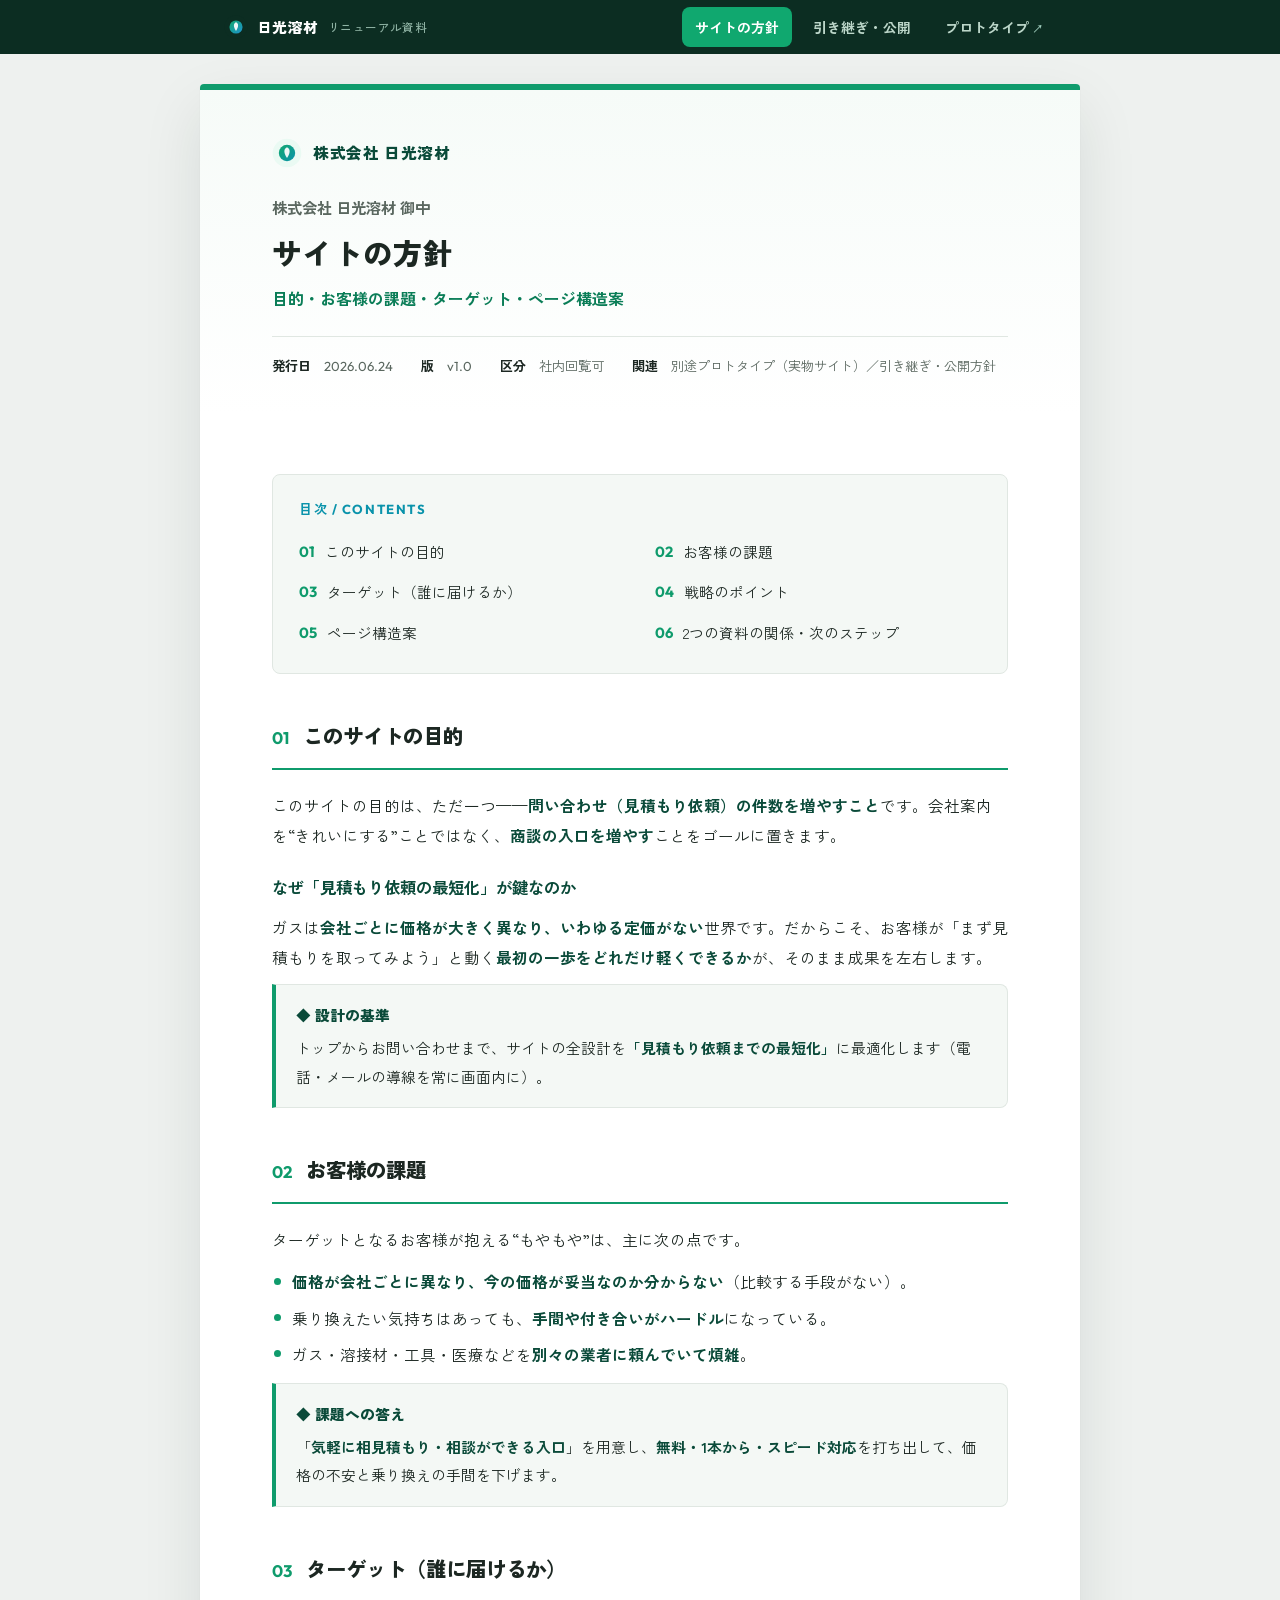
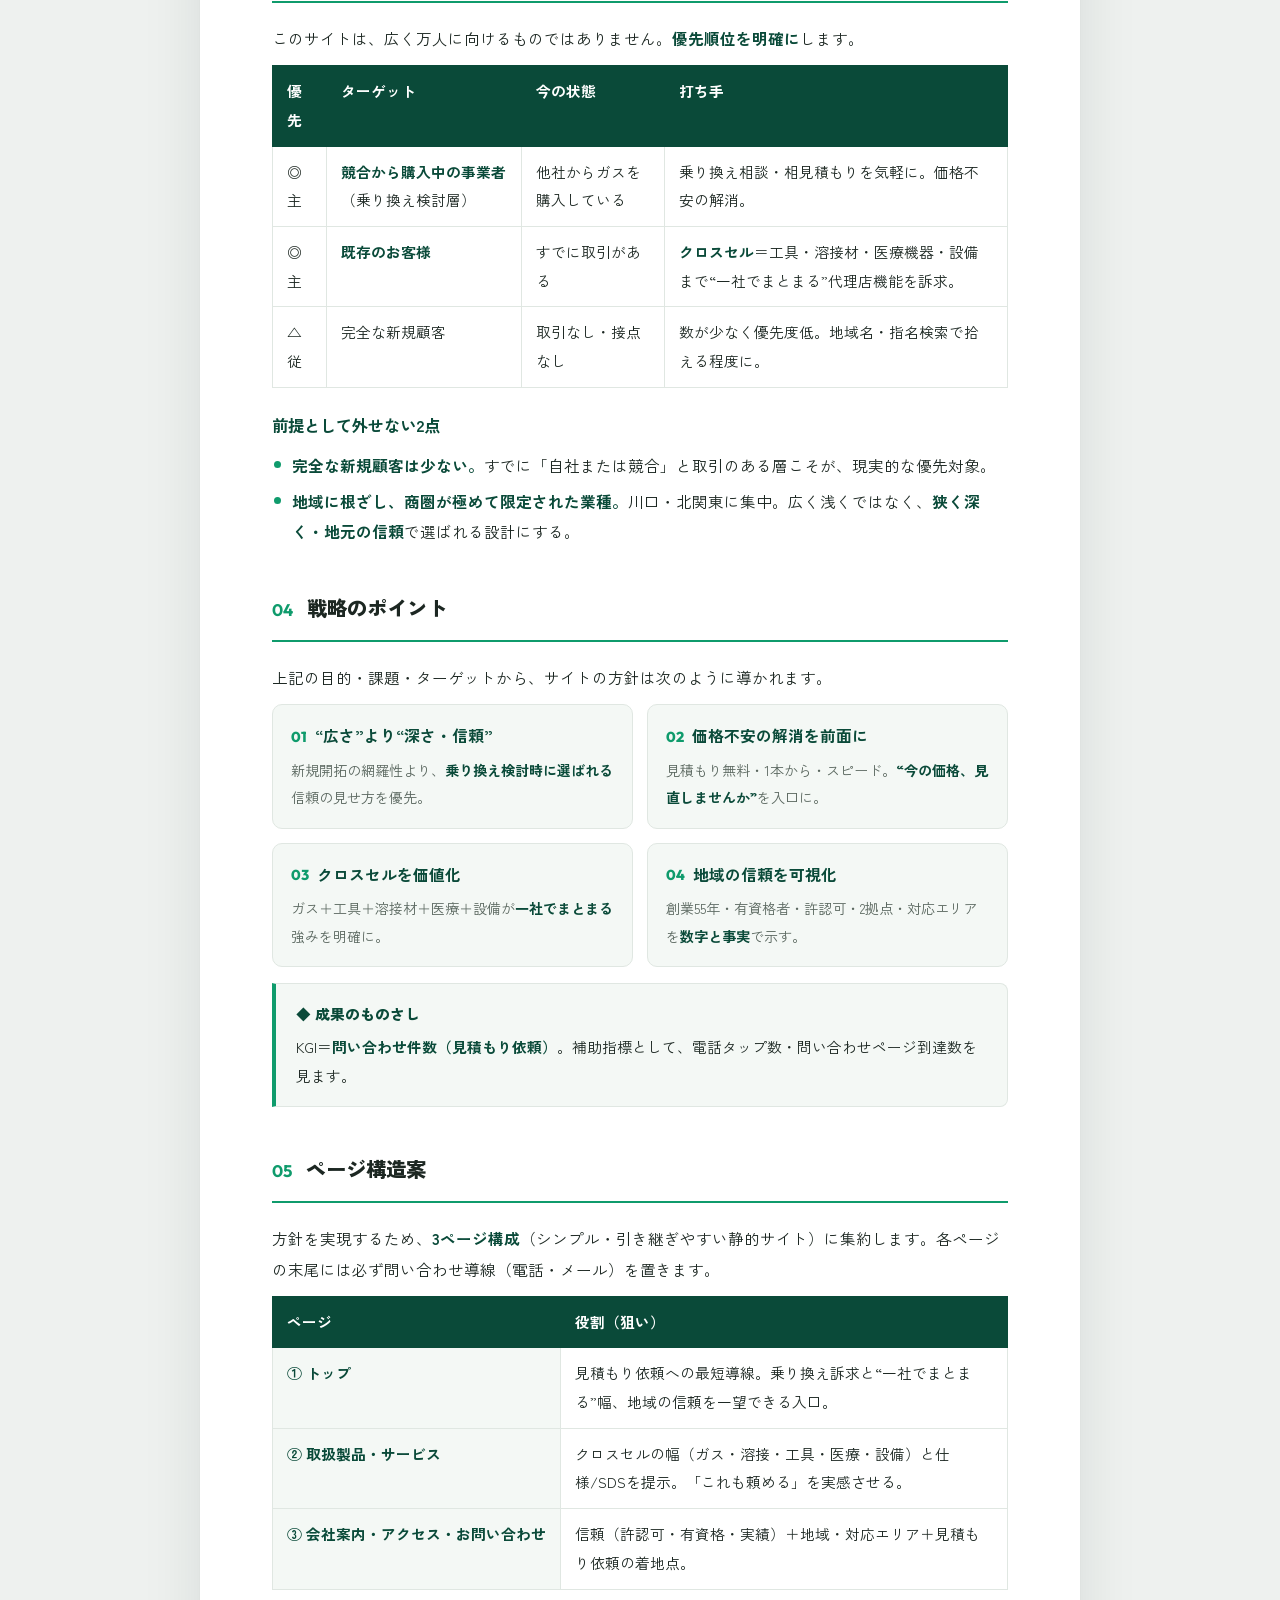
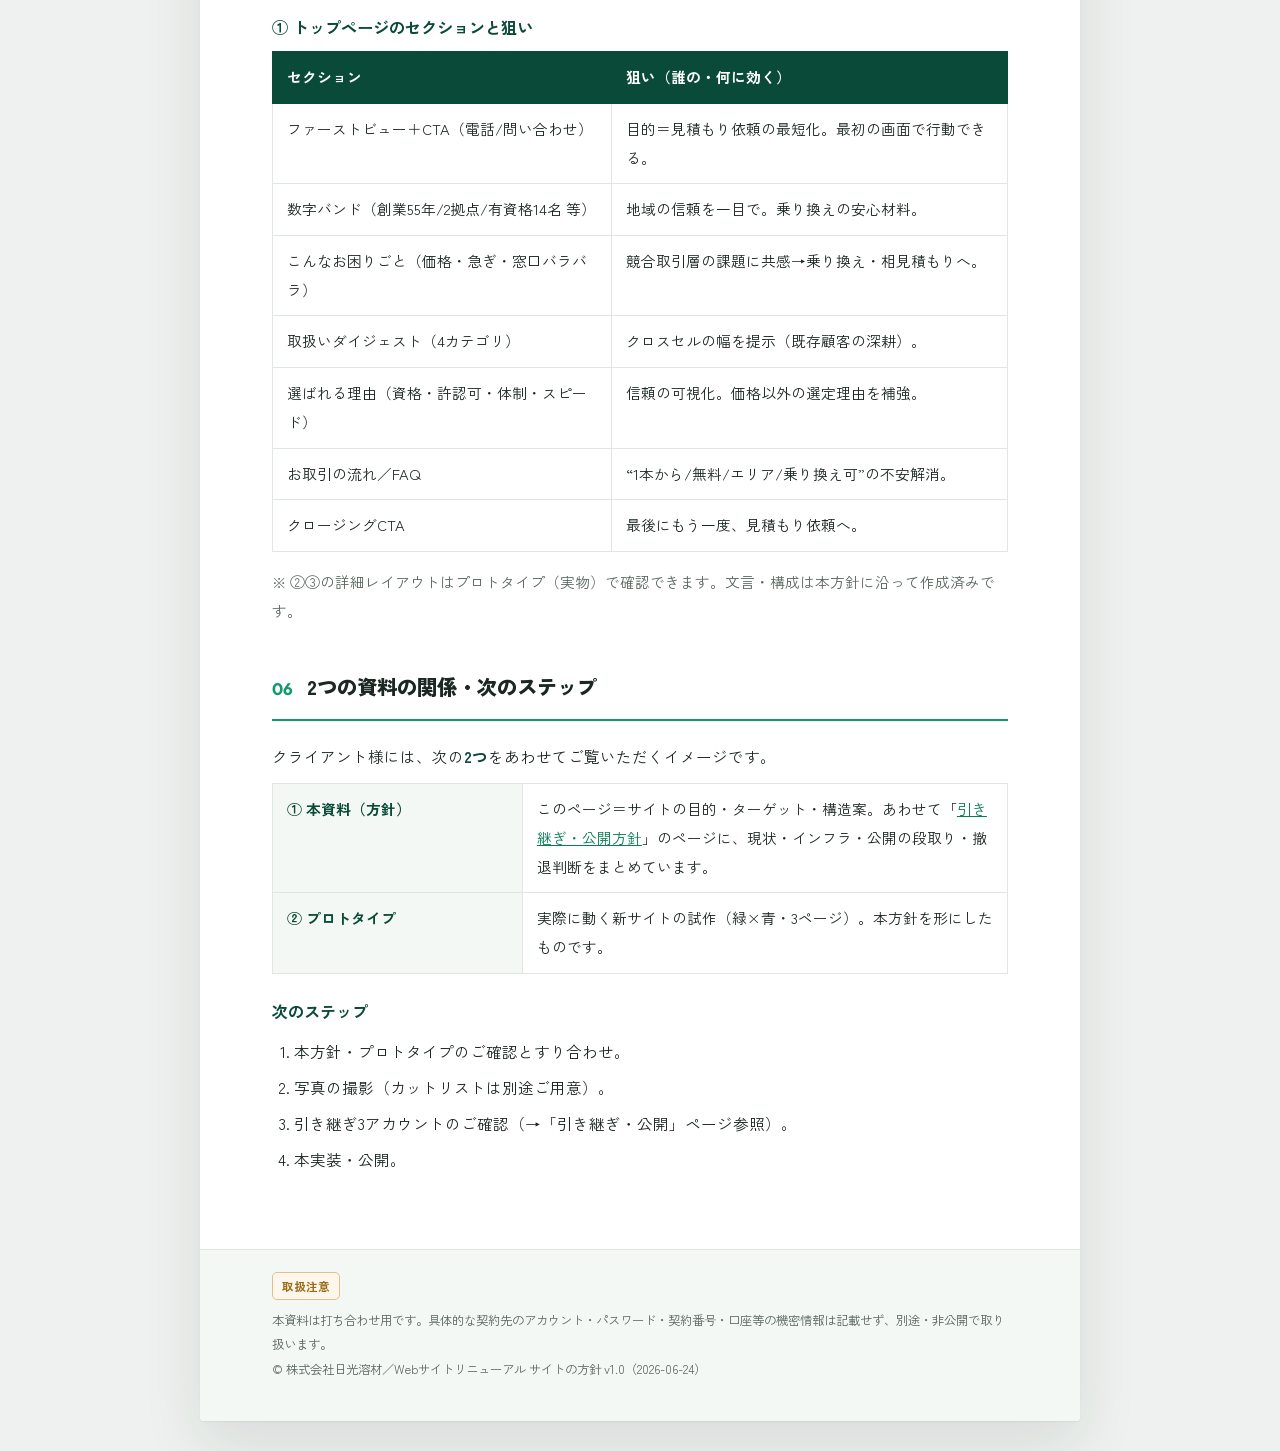
==== index.html @ bd4b00af "日光溶材 Webリニューアル資料（方針・引き継ぎ）＋プロトタイプ公開 Co-Authored-By: Claude Opus 4.8 <noreply@anthropic.com>" ====
<!doctype html>
<html lang="ja">
<head>
<meta charset="utf-8">
<meta name="viewport" content="width=device-width, initial-scale=1">
<meta name="robots" content="noindex, nofollow">
<title>サイトの方針（目的・ターゲット・構造案）｜株式会社日光溶材 Webリニューアル</title>
<meta name="description" content="株式会社日光溶材様 Webサイトリニューアルのサイト方針。目的（問い合わせ件数の向上）、お客様の課題、ターゲット、戦略のポイント、ページ構造案をまとめた打ち合わせ用資料です。">
<link rel="preconnect" href="https://fonts.googleapis.com">
<link rel="preconnect" href="https://fonts.gstatic.com" crossorigin>
<link href="https://fonts.googleapis.com/css2?family=Zen+Kaku+Gothic+New:wght@400;500;700;900&family=Outfit:wght@500;600;700&display=swap" rel="stylesheet">
<link rel="stylesheet" href="doc.css">
</head>
<body>

<nav class="docnav"><div class="nv">
  <span class="bm">
    <svg viewBox="0 0 44 44" xmlns="http://www.w3.org/2000/svg" aria-hidden="true"><defs><linearGradient id="nv" x1="0" y1="0" x2="1" y2="1"><stop offset="0" stop-color="#10a86f"/><stop offset="1" stop-color="#1f93cf"/></linearGradient></defs><circle cx="22" cy="22" r="21" fill="#0c2d22"/><circle cx="22" cy="22" r="12" fill="url(#nv)"/><path d="M22 13.5c4.6 2 5.6 7.6 0 16-5.6-8.4-4.6-14 0-16z" fill="#fff" opacity=".92"/></svg>
    日光溶材<small>リニューアル資料</small>
  </span>
  <a class="lk" href="index.html" aria-current="page">サイトの方針</a>
  <a class="lk" href="hikitsugi.html">引き継ぎ・公開</a>
  <a class="lk ext" href="proto/" target="_blank" rel="noopener">プロトタイプ</a>
</div></nav>

<article class="sheet">

  <header class="dochead">
    <div class="docmeta-top">
      <svg class="mk" viewBox="0 0 44 44" xmlns="http://www.w3.org/2000/svg" aria-hidden="true">
        <defs><linearGradient id="lg" x1="0" y1="0" x2="1" y2="1"><stop offset="0" stop-color="#10a86f"/><stop offset="1" stop-color="#0a93ab"/></linearGradient></defs>
        <circle cx="22" cy="22" r="21" fill="#eafaf3"/><circle cx="22" cy="22" r="12" fill="url(#lg)"/>
        <path d="M22 13.5c4.6 2 5.6 7.6 0 16-5.6-8.4-4.6-14 0-16z" fill="#fff" opacity=".92"/>
      </svg>
      <span class="nm">株式会社 日光溶材</span>
    </div>
    <p class="doc-to">株式会社 日光溶材 御中</p>
    <h1 class="doc-title">サイトの方針</h1>
    <p class="doc-sub">目的・お客様の課題・ターゲット・ページ構造案</p>
    <div class="doc-info">
      <span><b>発行日</b>　<span class="en">2026.06.24</span></span>
      <span><b>版</b>　<span class="en">v1.0</span></span>
      <span><b>区分</b>　社内回覧可</span>
      <span><b>関連</b>　別途プロトタイプ（実物サイト）／引き継ぎ・公開方針</span>
    </div>
  </header>

  <div class="pad body">

    <nav class="toc">
      <h2>目次 / Contents</h2>
      <ol>
        <li><a href="#s1">このサイトの目的</a></li>
        <li><a href="#s2">お客様の課題</a></li>
        <li><a href="#s3">ターゲット（誰に届けるか）</a></li>
        <li><a href="#s4">戦略のポイント</a></li>
        <li><a href="#s5">ページ構造案</a></li>
        <li><a href="#s6">2つの資料の関係・次のステップ</a></li>
      </ol>
    </nav>

    <!-- 1 -->
    <section class="sec" id="s1">
      <h2>このサイトの目的</h2>
      <p>このサイトの目的は、ただ一つ——<strong>問い合わせ（見積もり依頼）の件数を増やすこと</strong>です。会社案内を“きれいにする”ことではなく、<strong>商談の入口を増やす</strong>ことをゴールに置きます。</p>
      <h3>なぜ「見積もり依頼の最短化」が鍵なのか</h3>
      <p>ガスは<strong>会社ごとに価格が大きく異なり、いわゆる定価がない</strong>世界です。だからこそ、お客様が「まず見積もりを取ってみよう」と動く<strong>最初の一歩をどれだけ軽くできるか</strong>が、そのまま成果を左右します。</p>
      <div class="callout">
        <div class="ct">◆ 設計の基準</div>
        <p>トップからお問い合わせまで、サイトの全設計を<strong>「見積もり依頼までの最短化」</strong>に最適化します（電話・メールの導線を常に画面内に）。</p>
      </div>
    </section>

    <!-- 2 -->
    <section class="sec" id="s2">
      <h2>お客様の課題</h2>
      <p>ターゲットとなるお客様が抱える“もやもや”は、主に次の点です。</p>
      <ul class="dot">
        <li><strong>価格が会社ごとに異なり、今の価格が妥当なのか分からない</strong>（比較する手段がない）。</li>
        <li>乗り換えたい気持ちはあっても、<strong>手間や付き合いがハードル</strong>になっている。</li>
        <li>ガス・溶接材・工具・医療などを<strong>別々の業者に頼んでいて煩雑</strong>。</li>
      </ul>
      <div class="callout">
        <div class="ct">◆ 課題への答え</div>
        <p>「<strong>気軽に相見積もり・相談ができる入口</strong>」を用意し、<strong>無料・1本から・スピード対応</strong>を打ち出して、価格の不安と乗り換えの手間を下げます。</p>
      </div>
    </section>

    <!-- 3 -->
    <section class="sec" id="s3">
      <h2>ターゲット（誰に届けるか）</h2>
      <p>このサイトは、広く万人に向けるものではありません。<strong>優先順位を明確に</strong>します。</p>
      <table class="doc">
        <thead><tr><th>優先</th><th>ターゲット</th><th>今の状態</th><th>打ち手</th></tr></thead>
        <tbody>
          <tr><td>◎ 主</td><td><strong>競合から購入中の事業者</strong>（乗り換え検討層）</td><td>他社からガスを購入している</td><td>乗り換え相談・相見積もりを気軽に。価格不安の解消。</td></tr>
          <tr><td>◎ 主</td><td><strong>既存のお客様</strong></td><td>すでに取引がある</td><td><strong>クロスセル</strong>＝工具・溶接材・医療機器・設備まで“一社でまとまる”代理店機能を訴求。</td></tr>
          <tr><td>△ 従</td><td>完全な新規顧客</td><td>取引なし・接点なし</td><td>数が少なく優先度低。地域名・指名検索で拾える程度に。</td></tr>
        </tbody>
      </table>
      <h3>前提として外せない2点</h3>
      <ul class="dot">
        <li><strong>完全な新規顧客は少ない。</strong>すでに「自社または競合」と取引のある層こそが、現実的な優先対象。</li>
        <li><strong>地域に根ざし、商圏が極めて限定された業種。</strong>川口・北関東に集中。広く浅くではなく、<strong>狭く深く・地元の信頼</strong>で選ばれる設計にする。</li>
      </ul>
    </section>

    <!-- 4 -->
    <section class="sec" id="s4">
      <h2>戦略のポイント</h2>
      <p>上記の目的・課題・ターゲットから、サイトの方針は次のように導かれます。</p>
      <div class="aim">
        <div class="a"><h4><span class="pn">01</span>“広さ”より“深さ・信頼”</h4><p>新規開拓の網羅性より、<strong>乗り換え検討時に選ばれる</strong>信頼の見せ方を優先。</p></div>
        <div class="a"><h4><span class="pn">02</span>価格不安の解消を前面に</h4><p>見積もり無料・1本から・スピード。<strong>“今の価格、見直しませんか”</strong>を入口に。</p></div>
        <div class="a"><h4><span class="pn">03</span>クロスセルを価値化</h4><p>ガス＋工具＋溶接材＋医療＋設備が<strong>一社でまとまる</strong>強みを明確に。</p></div>
        <div class="a"><h4><span class="pn">04</span>地域の信頼を可視化</h4><p>創業55年・有資格者・許認可・2拠点・対応エリアを<strong>数字と事実</strong>で示す。</p></div>
      </div>
      <div class="callout">
        <div class="ct">◆ 成果のものさし</div>
        <p>KGI＝<strong>問い合わせ件数（見積もり依頼）</strong>。補助指標として、電話タップ数・問い合わせページ到達数を見ます。</p>
      </div>
    </section>

    <!-- 5 -->
    <section class="sec" id="s5">
      <h2>ページ構造案</h2>
      <p>方針を実現するため、<strong>3ページ構成</strong>（シンプル・引き継ぎやすい静的サイト）に集約します。各ページの末尾には必ず問い合わせ導線（電話・メール）を置きます。</p>
      <table class="doc">
        <thead><tr><th>ページ</th><th>役割（狙い）</th></tr></thead>
        <tbody>
          <tr><th scope="row">① トップ</th><td>見積もり依頼への最短導線。乗り換え訴求と“一社でまとまる”幅、地域の信頼を一望できる入口。</td></tr>
          <tr><th scope="row">② 取扱製品・サービス</th><td>クロスセルの幅（ガス・溶接・工具・医療・設備）と仕様/SDSを提示。「これも頼める」を実感させる。</td></tr>
          <tr><th scope="row">③ 会社案内・アクセス・お問い合わせ</th><td>信頼（許認可・有資格・実績）＋地域・対応エリア＋見積もり依頼の着地点。</td></tr>
        </tbody>
      </table>
      <h3>① トップページのセクションと狙い</h3>
      <table class="doc">
        <thead><tr><th>セクション</th><th>狙い（誰の・何に効く）</th></tr></thead>
        <tbody>
          <tr><td>ファーストビュー＋CTA（電話/問い合わせ）</td><td>目的＝見積もり依頼の最短化。最初の画面で行動できる。</td></tr>
          <tr><td>数字バンド（創業55年/2拠点/有資格14名 等）</td><td>地域の信頼を一目で。乗り換えの安心材料。</td></tr>
          <tr><td>こんなお困りごと（価格・急ぎ・窓口バラバラ）</td><td>競合取引層の課題に共感→乗り換え・相見積もりへ。</td></tr>
          <tr><td>取扱いダイジェスト（4カテゴリ）</td><td>クロスセルの幅を提示（既存顧客の深耕）。</td></tr>
          <tr><td>選ばれる理由（資格・許認可・体制・スピード）</td><td>信頼の可視化。価格以外の選定理由を補強。</td></tr>
          <tr><td>お取引の流れ／FAQ</td><td>“1本から/無料/エリア/乗り換え可”の不安解消。</td></tr>
          <tr><td>クロージングCTA</td><td>最後にもう一度、見積もり依頼へ。</td></tr>
        </tbody>
      </table>
      <p class="muted">※ ②③の詳細レイアウトはプロトタイプ（実物）で確認できます。文言・構成は本方針に沿って作成済みです。</p>
    </section>

    <!-- 6 -->
    <section class="sec" id="s6">
      <h2>2つの資料の関係・次のステップ</h2>
      <p>クライアント様には、次の<strong>2つ</strong>をあわせてご覧いただくイメージです。</p>
      <table class="doc">
        <tbody>
          <tr><th scope="row">① 本資料（方針）</th><td>このページ＝サイトの目的・ターゲット・構造案。あわせて「<a href="hikitsugi.html">引き継ぎ・公開方針</a>」のページに、現状・インフラ・公開の段取り・撤退判断をまとめています。</td></tr>
          <tr><th scope="row">② プロトタイプ</th><td>実際に動く新サイトの試作（緑×青・3ページ）。本方針を形にしたものです。</td></tr>
        </tbody>
      </table>
      <h3>次のステップ</h3>
      <ol class="num">
        <li>本方針・プロトタイプのご確認とすり合わせ。</li>
        <li>写真の撮影（カットリストは別途ご用意）。</li>
        <li>引き継ぎ3アカウントのご確認（→「引き継ぎ・公開」ページ参照）。</li>
        <li>本実装・公開。</li>
      </ol>
    </section>

  </div>

  <footer class="docfoot">
    <span class="conf">取扱注意</span><br>
    本資料は打ち合わせ用です。具体的な契約先のアカウント・パスワード・契約番号・口座等の機密情報は記載せず、別途・非公開で取り扱います。<br>
    © 株式会社日光溶材／Webサイトリニューアル サイトの方針 v1.0（2026-06-24）
  </footer>

</article>

</body>
</html>
---- doc.css ----
/* 日光溶材 リニューアル資料（ドキュメント体裁）共通スタイル */
:root{
  --brand:#0f9b6c;--brand-deep:#0a7d57;--brand-ink:#0a4a39;--teal:#0a93ab;
  --ink:#1c2722;--ink-soft:#5a675f;--bg:#eef1ef;--sheet:#fff;--line:#e0e7e2;--soft:#f4f8f5;
  --ff:"Zen Kaku Gothic New",-apple-system,BlinkMacSystemFont,"Hiragino Kaku Gothic ProN","Yu Gothic",Meiryo,sans-serif;
  --ff-en:"Outfit",var(--ff);
}
*,*::before,*::after{box-sizing:border-box}
html{scroll-behavior:smooth}
body{margin:0;background:var(--bg);color:var(--ink);font-family:var(--ff);line-height:1.95;font-size:15.5px;-webkit-font-smoothing:antialiased}
h1,h2,h3,h4,p,ul,ol,dl,figure,table{margin:0}
a{color:var(--brand-deep)}

/* 資料内ナビ（ページ切替） */
.docnav{position:sticky;top:0;z-index:20;background:#0c2d22}
.docnav .nv{max-width:880px;margin:0 auto;display:flex;align-items:center;gap:8px;min-height:54px;padding:0 24px}
.docnav .bm{font-weight:900;font-size:.92rem;color:#fff;letter-spacing:.03em;margin-right:auto;display:flex;align-items:center;gap:9px}
.docnav .bm small{font-weight:500;color:#8fb3a4;font-size:.72rem}
.docnav .bm svg{width:24px;height:24px}
.docnav a.lk{color:#bcd6c9;font-size:.86rem;font-weight:700;padding:7px 13px;border-radius:8px;text-decoration:none;white-space:nowrap}
.docnav a.lk:hover{background:rgba(255,255,255,.08);color:#fff}
.docnav a.lk[aria-current="page"]{background:#10a86f;color:#fff}
.docnav a.ext::after{content:" ↗";font-size:.8em;color:#9ecbbb}

/* 用紙（ドキュメント） */
.sheet{max-width:880px;margin:30px auto;background:var(--sheet);box-shadow:0 1px 2px rgba(20,40,30,.06),0 24px 60px rgba(20,40,30,.10);border-radius:4px;overflow:hidden}
.pad{padding:60px 72px}

/* 文書ヘッダー（表紙的） */
.dochead{border-top:6px solid var(--brand);padding:48px 72px 34px;background:linear-gradient(180deg,#f6fbf8,#fff)}
.docmeta-top{display:flex;align-items:center;gap:11px;margin-bottom:24px}
.mk{width:30px;height:30px}
.docmeta-top .nm{font-weight:900;color:var(--brand-ink);letter-spacing:.04em;font-size:.98rem}
.doc-to{font-size:.95rem;color:var(--ink-soft);font-weight:700;margin-bottom:10px}
.doc-title{font-size:1.85rem;font-weight:900;line-height:1.45;letter-spacing:.01em;color:var(--ink)}
.doc-sub{margin-top:8px;font-size:1rem;color:var(--brand-deep);font-weight:700}
.doc-info{margin-top:22px;display:flex;flex-wrap:wrap;gap:8px 28px;font-size:.82rem;color:var(--ink-soft);border-top:1px solid var(--line);padding-top:16px}
.doc-info b{color:var(--ink);font-weight:700}
.doc-info .en{font-family:var(--ff-en)}

/* 目次 */
.toc{background:var(--soft);border:1px solid var(--line);border-radius:8px;padding:22px 26px;margin:0 0 8px}
.toc h2{font-size:.82rem;letter-spacing:.12em;color:var(--teal);font-family:var(--ff-en);font-weight:700;text-transform:uppercase;margin-bottom:12px}
.toc ol{list-style:none;padding:0;counter-reset:t;display:grid;grid-template-columns:1fr 1fr;gap:6px 30px}
.toc li{counter-increment:t;font-size:.92rem}
.toc li a{display:flex;gap:10px;text-decoration:none;color:var(--ink);padding:3px 0}
.toc li a::before{content:counter(t,decimal-leading-zero);font-family:var(--ff-en);font-weight:700;color:var(--brand);flex:none}
.toc li a:hover{color:var(--brand-deep)}

/* セクション */
.sec{margin-top:42px;counter-increment:sec}
.sec > h2{display:flex;align-items:baseline;gap:14px;font-size:1.28rem;font-weight:900;color:var(--ink);padding-bottom:12px;border-bottom:2px solid var(--brand);margin-bottom:20px}
.sec > h2::before{content:counter(sec,decimal-leading-zero);font-family:var(--ff-en);font-weight:700;font-size:1.05rem;color:var(--brand);flex:none}
.body{counter-reset:sec}
.sec h3{font-size:1.02rem;font-weight:700;color:var(--brand-ink);margin:22px 0 8px}
.sec p{margin:0 0 12px;color:var(--ink)}
.sec p.muted{color:var(--ink-soft);font-size:.92rem}
.sec ul.dot{margin:0 0 14px;padding-left:0;list-style:none}
.sec ul.dot li{position:relative;padding-left:20px;margin-bottom:6px}
.sec ul.dot li::before{content:"";position:absolute;left:2px;top:.72em;width:7px;height:7px;border-radius:50%;background:var(--brand)}
.sec ol.num{margin:0 0 14px;padding-left:22px}
.sec ol.num li{margin-bottom:6px}
strong{color:var(--brand-ink)}
code{font-family:var(--ff-en);background:var(--soft);border:1px solid var(--line);border-radius:5px;padding:1px 6px;font-size:.86em;color:var(--brand-ink)}

/* テーブル */
table.doc{width:100%;border-collapse:collapse;margin:6px 0 16px;font-size:.92rem}
table.doc th,table.doc td{border:1px solid var(--line);padding:11px 14px;text-align:left;vertical-align:top}
table.doc thead th{background:var(--brand-ink);color:#fff;font-weight:700;border-color:var(--brand-ink)}
table.doc th[scope=row]{background:var(--soft);color:var(--brand-ink);white-space:nowrap;width:34%}

/* 注記ボックス */
.callout{border:1px solid var(--line);border-left:4px solid var(--brand);background:var(--soft);border-radius:0 8px 8px 0;padding:16px 20px;margin:6px 0 16px}
.callout.warn{border-left-color:#e0892a;background:#fdf6ec}
.callout .ct{font-weight:900;color:var(--brand-ink);font-size:.92rem;margin-bottom:4px;display:flex;align-items:center;gap:7px}
.callout.warn .ct{color:#b56a14}
.callout p{margin:0;font-size:.92rem;color:var(--ink)}

/* KEEP/SWITCH 図 */
.lanes{display:grid;grid-template-columns:1fr 1fr;gap:14px;margin:8px 0 16px}
.lane{border:1px solid var(--line);border-radius:8px;padding:18px}
.lane .tag{font-family:var(--ff-en);font-size:.66rem;font-weight:700;letter-spacing:.06em;color:#fff;border-radius:999px;padding:2px 10px}
.lane.k{background:#f1faf5;border-color:#cce8db}.lane.k .tag{background:var(--brand)}
.lane.s{background:#eef6fb;border-color:#cfe3f0}.lane.s .tag{background:var(--teal)}
.lane h4{margin:9px 0 5px;font-size:1rem;color:var(--ink)}
.lane p{margin:0;font-size:.88rem;color:var(--ink-soft)}

/* 狙いカラム（方針ページ） */
.aim{display:grid;grid-template-columns:1fr 1fr;gap:14px;margin:8px 0 16px}
.aim .a{background:var(--soft);border:1px solid var(--line);border-radius:10px;padding:16px 18px}
.aim .a h4{font-size:.98rem;color:var(--brand-ink);margin-bottom:5px;display:flex;align-items:center;gap:8px}
.aim .a .pn{font-family:var(--ff-en);font-weight:800;color:var(--brand);font-size:.9rem}
.aim .a p{margin:0;font-size:.88rem;color:var(--ink-soft)}

/* 用語 */
dl.terms{margin:0}
dl.terms div{display:grid;grid-template-columns:150px 1fr;gap:0 18px;padding:11px 0;border-bottom:1px dashed var(--line)}
dl.terms dt{font-weight:700;color:var(--brand-ink)}
dl.terms dd{margin:0;font-size:.92rem;color:var(--ink-soft)}

/* フッター */
.docfoot{border-top:1px solid var(--line);padding:22px 72px 40px;font-size:.78rem;color:var(--ink-soft);background:var(--soft)}
.docfoot .conf{display:inline-block;border:1px solid #e3c08a;background:#fdf6ec;color:#9a6a16;font-weight:700;border-radius:5px;padding:2px 9px;font-size:.72rem;margin-bottom:8px}

@media(max-width:680px){
  .sheet{margin:0;border-radius:0}
  .pad,.dochead,.docfoot{padding-left:24px;padding-right:24px}
  .toc ol,.lanes,.aim{grid-template-columns:1fr}
  dl.terms div{grid-template-columns:1fr}
  .docnav .nv{min-height:auto;flex-wrap:wrap;gap:6px 10px;padding:10px 18px}
  .docnav .bm{flex-basis:100%;margin:0 0 4px}
}
@media print{
  body{background:#fff;font-size:11pt}
  .docnav{display:none}
  .sheet{box-shadow:none;margin:0;max-width:none}
  .sec{break-inside:avoid}
  a{color:inherit;text-decoration:none}
}
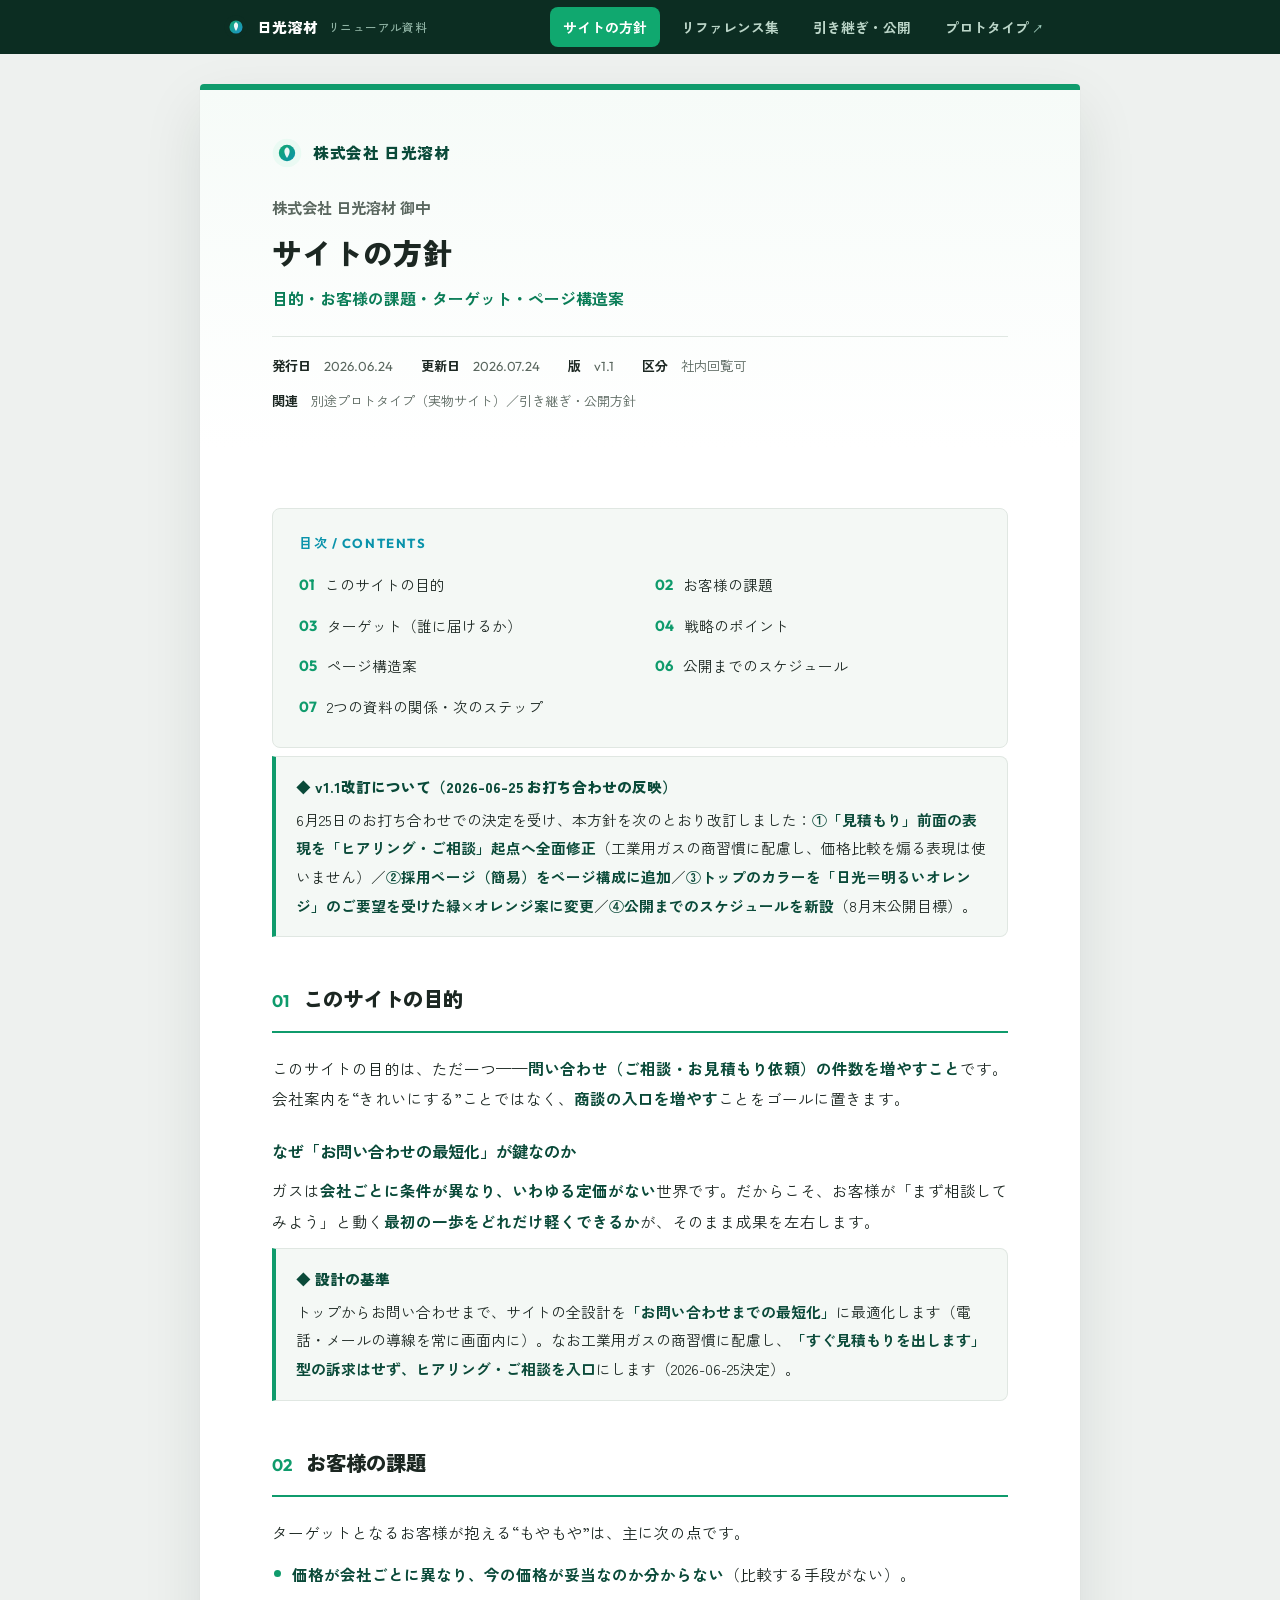
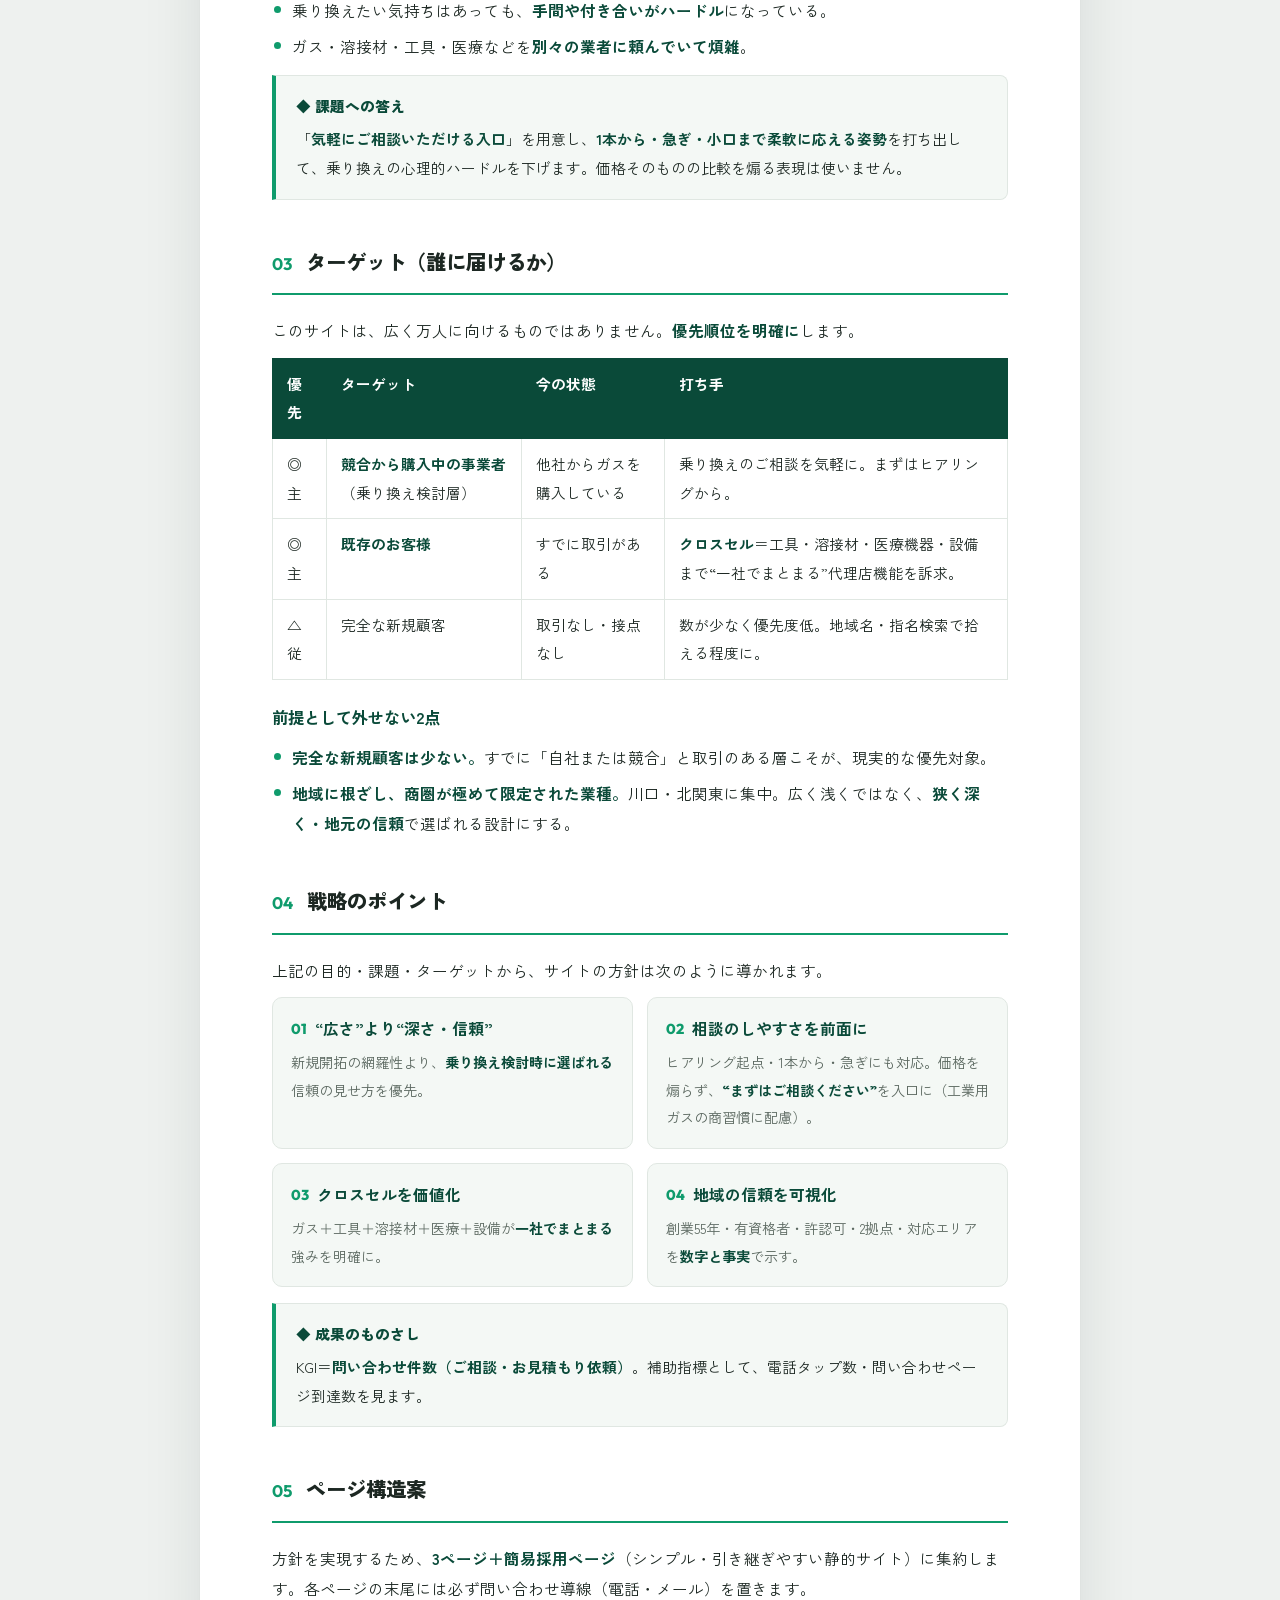
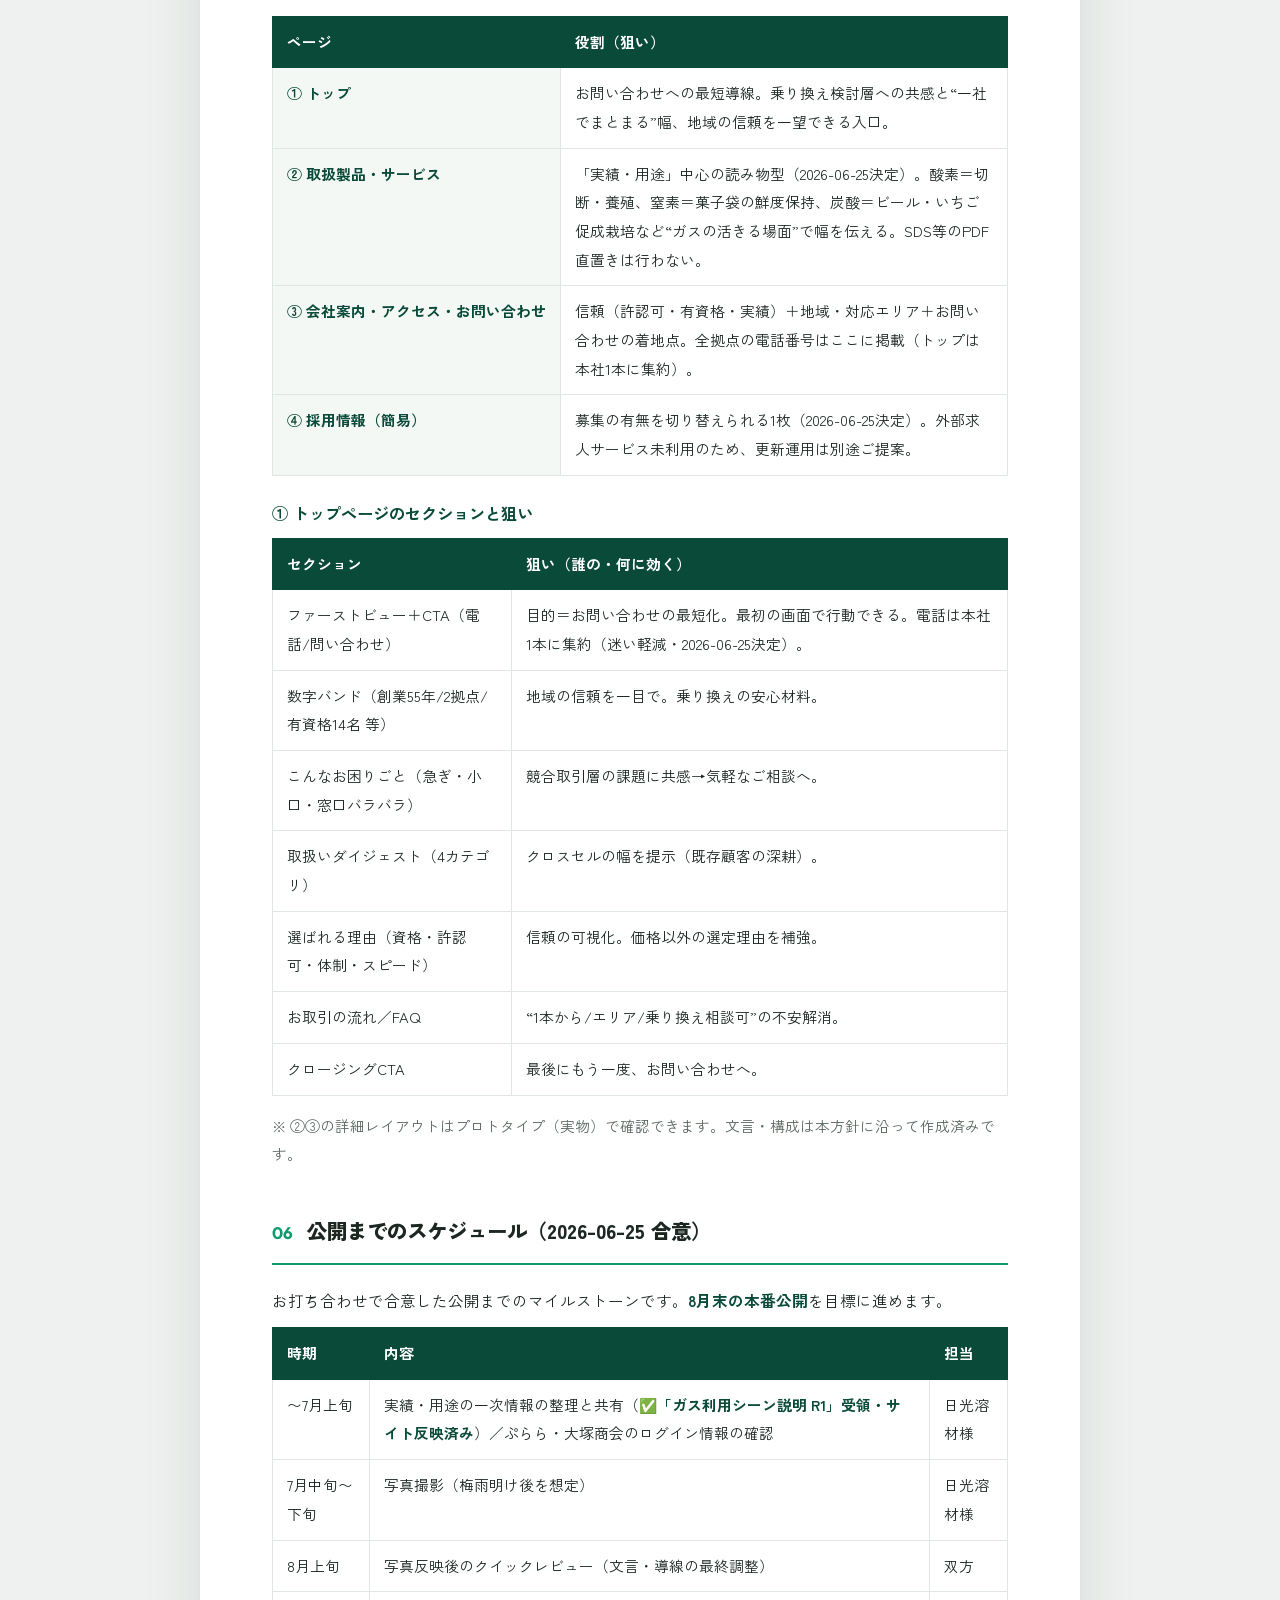
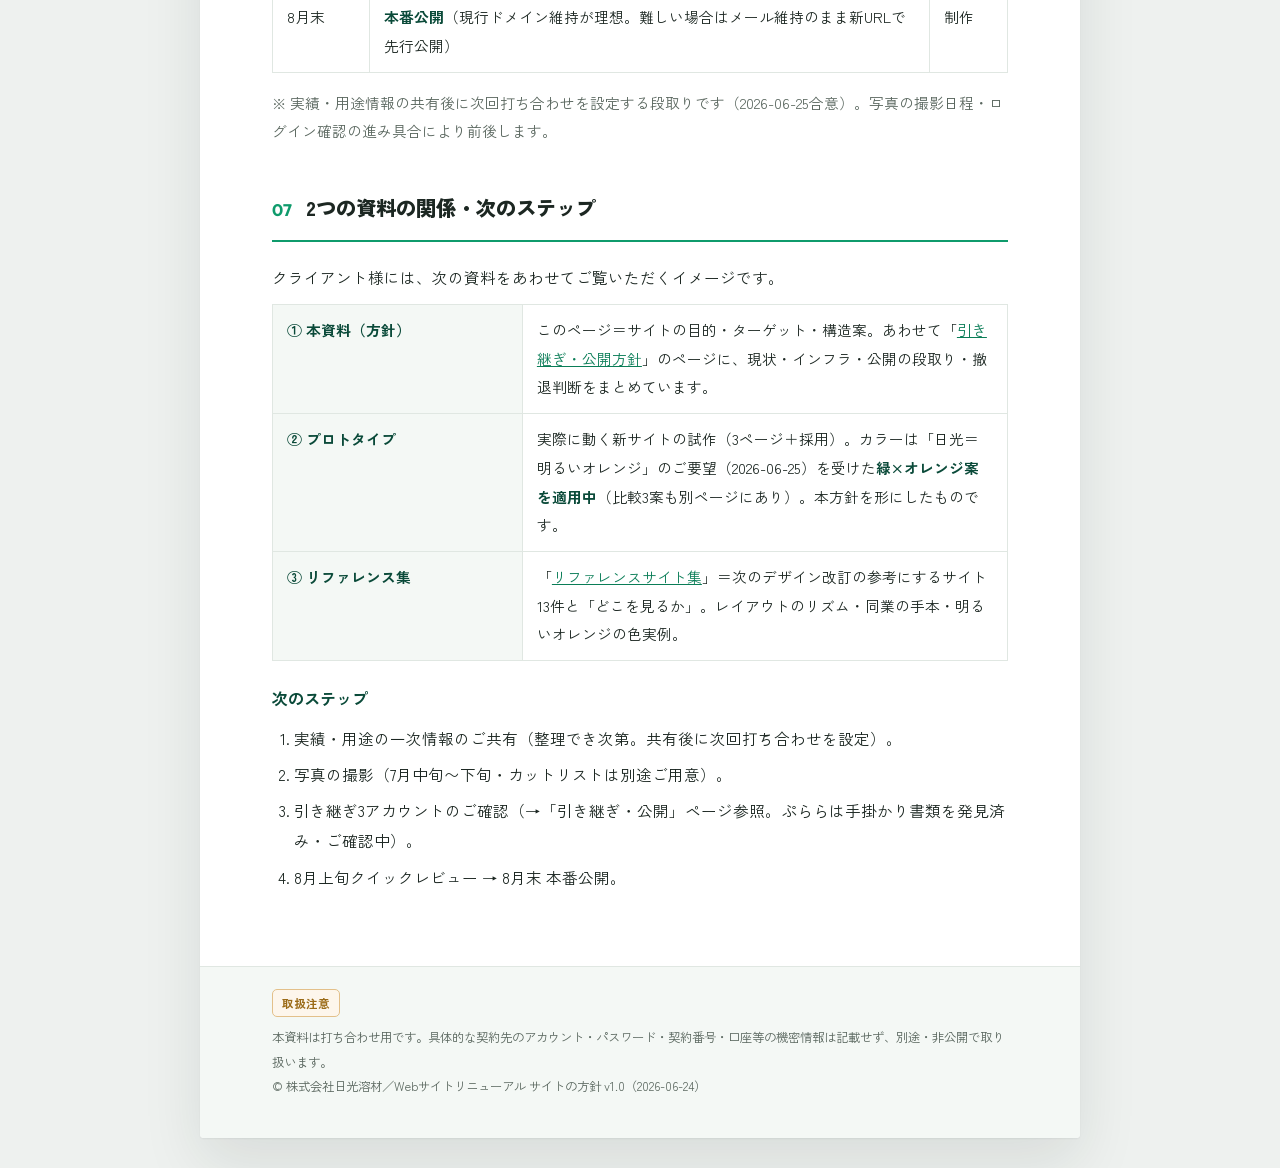
==== commit 10e109a7: "日光溶材 Webサイト最新化(2026-07-24時点)——資料ハブ3ページ+プロトタイプ4ページ 資料ハブ: 方針(v1.1・ヒアリングトーンへ全面修正・採用ページ反映・公開スケジュール追加)/ 引" ====
--- a/index.html
+++ b/index.html
@@ -19,8 +19,9 @@
     日光溶材<small>リニューアル資料</small>
   </span>
   <a class="lk" href="index.html" aria-current="page">サイトの方針</a>
+  <a class="lk" href="references.html">リファレンス集</a>
   <a class="lk" href="hikitsugi.html">引き継ぎ・公開</a>
-  <a class="lk ext" href="proto/" target="_blank" rel="noopener">プロトタイプ</a>
+  <a class="lk ext" href="http://localhost:8766/" target="_blank" rel="noopener">プロトタイプ</a>
 </div></nav>
 
 <article class="sheet">
@@ -39,7 +40,8 @@
     <p class="doc-sub">目的・お客様の課題・ターゲット・ページ構造案</p>
     <div class="doc-info">
       <span><b>発行日</b>　<span class="en">2026.06.24</span></span>
-      <span><b>版</b>　<span class="en">v1.0</span></span>
+      <span><b>更新日</b>　<span class="en">2026.07.24</span></span>
+      <span><b>版</b>　<span class="en">v1.1</span></span>
       <span><b>区分</b>　社内回覧可</span>
       <span><b>関連</b>　別途プロトタイプ（実物サイト）／引き継ぎ・公開方針</span>
     </div>
@@ -55,19 +57,25 @@
         <li><a href="#s3">ターゲット（誰に届けるか）</a></li>
         <li><a href="#s4">戦略のポイント</a></li>
         <li><a href="#s5">ページ構造案</a></li>
+        <li><a href="#s-schedule">公開までのスケジュール</a></li>
         <li><a href="#s6">2つの資料の関係・次のステップ</a></li>
       </ol>
     </nav>
 
+    <div class="callout">
+      <div class="ct">◆ v1.1改訂について（2026-06-25 お打ち合わせの反映）</div>
+      <p>6月25日のお打ち合わせでの決定を受け、本方針を次のとおり改訂しました：<strong>①「見積もり」前面の表現を「ヒアリング・ご相談」起点へ全面修正</strong>（工業用ガスの商習慣に配慮し、価格比較を煽る表現は使いません）／<strong>②採用ページ（簡易）をページ構成に追加</strong>／<strong>③トップのカラーを「日光＝明るいオレンジ」のご要望を受けた緑×オレンジ案に変更</strong>／<strong>④公開までのスケジュールを新設</strong>（8月末公開目標）。</p>
+    </div>
+
     <!-- 1 -->
     <section class="sec" id="s1">
       <h2>このサイトの目的</h2>
-      <p>このサイトの目的は、ただ一つ——<strong>問い合わせ（見積もり依頼）の件数を増やすこと</strong>です。会社案内を“きれいにする”ことではなく、<strong>商談の入口を増やす</strong>ことをゴールに置きます。</p>
-      <h3>なぜ「見積もり依頼の最短化」が鍵なのか</h3>
-      <p>ガスは<strong>会社ごとに価格が大きく異なり、いわゆる定価がない</strong>世界です。だからこそ、お客様が「まず見積もりを取ってみよう」と動く<strong>最初の一歩をどれだけ軽くできるか</strong>が、そのまま成果を左右します。</p>
+      <p>このサイトの目的は、ただ一つ——<strong>問い合わせ（ご相談・お見積もり依頼）の件数を増やすこと</strong>です。会社案内を“きれいにする”ことではなく、<strong>商談の入口を増やす</strong>ことをゴールに置きます。</p>
+      <h3>なぜ「お問い合わせの最短化」が鍵なのか</h3>
+      <p>ガスは<strong>会社ごとに条件が異なり、いわゆる定価がない</strong>世界です。だからこそ、お客様が「まず相談してみよう」と動く<strong>最初の一歩をどれだけ軽くできるか</strong>が、そのまま成果を左右します。</p>
       <div class="callout">
         <div class="ct">◆ 設計の基準</div>
-        <p>トップからお問い合わせまで、サイトの全設計を<strong>「見積もり依頼までの最短化」</strong>に最適化します（電話・メールの導線を常に画面内に）。</p>
+        <p>トップからお問い合わせまで、サイトの全設計を<strong>「お問い合わせまでの最短化」</strong>に最適化します（電話・メールの導線を常に画面内に）。なお工業用ガスの商習慣に配慮し、<strong>「すぐ見積もりを出します」型の訴求はせず、ヒアリング・ご相談を入口</strong>にします（2026-06-25決定）。</p>
       </div>
     </section>
 
@@ -82,7 +90,7 @@
       </ul>
       <div class="callout">
         <div class="ct">◆ 課題への答え</div>
-        <p>「<strong>気軽に相見積もり・相談ができる入口</strong>」を用意し、<strong>無料・1本から・スピード対応</strong>を打ち出して、価格の不安と乗り換えの手間を下げます。</p>
+        <p>「<strong>気軽にご相談いただける入口</strong>」を用意し、<strong>1本から・急ぎ・小口まで柔軟に応える姿勢</strong>を打ち出して、乗り換えの心理的ハードルを下げます。価格そのものの比較を煽る表現は使いません。</p>
       </div>
     </section>
 
@@ -93,7 +101,7 @@
       <table class="doc">
         <thead><tr><th>優先</th><th>ターゲット</th><th>今の状態</th><th>打ち手</th></tr></thead>
         <tbody>
-          <tr><td>◎ 主</td><td><strong>競合から購入中の事業者</strong>（乗り換え検討層）</td><td>他社からガスを購入している</td><td>乗り換え相談・相見積もりを気軽に。価格不安の解消。</td></tr>
+          <tr><td>◎ 主</td><td><strong>競合から購入中の事業者</strong>（乗り換え検討層）</td><td>他社からガスを購入している</td><td>乗り換えのご相談を気軽に。まずはヒアリングから。</td></tr>
           <tr><td>◎ 主</td><td><strong>既存のお客様</strong></td><td>すでに取引がある</td><td><strong>クロスセル</strong>＝工具・溶接材・医療機器・設備まで“一社でまとまる”代理店機能を訴求。</td></tr>
           <tr><td>△ 従</td><td>完全な新規顧客</td><td>取引なし・接点なし</td><td>数が少なく優先度低。地域名・指名検索で拾える程度に。</td></tr>
         </tbody>
@@ -111,60 +119,78 @@
       <p>上記の目的・課題・ターゲットから、サイトの方針は次のように導かれます。</p>
       <div class="aim">
         <div class="a"><h4><span class="pn">01</span>“広さ”より“深さ・信頼”</h4><p>新規開拓の網羅性より、<strong>乗り換え検討時に選ばれる</strong>信頼の見せ方を優先。</p></div>
-        <div class="a"><h4><span class="pn">02</span>価格不安の解消を前面に</h4><p>見積もり無料・1本から・スピード。<strong>“今の価格、見直しませんか”</strong>を入口に。</p></div>
+        <div class="a"><h4><span class="pn">02</span>相談のしやすさを前面に</h4><p>ヒアリング起点・1本から・急ぎにも対応。価格を煽らず、<strong>“まずはご相談ください”</strong>を入口に（工業用ガスの商習慣に配慮）。</p></div>
         <div class="a"><h4><span class="pn">03</span>クロスセルを価値化</h4><p>ガス＋工具＋溶接材＋医療＋設備が<strong>一社でまとまる</strong>強みを明確に。</p></div>
         <div class="a"><h4><span class="pn">04</span>地域の信頼を可視化</h4><p>創業55年・有資格者・許認可・2拠点・対応エリアを<strong>数字と事実</strong>で示す。</p></div>
       </div>
       <div class="callout">
         <div class="ct">◆ 成果のものさし</div>
-        <p>KGI＝<strong>問い合わせ件数（見積もり依頼）</strong>。補助指標として、電話タップ数・問い合わせページ到達数を見ます。</p>
+        <p>KGI＝<strong>問い合わせ件数（ご相談・お見積もり依頼）</strong>。補助指標として、電話タップ数・問い合わせページ到達数を見ます。</p>
       </div>
     </section>
 
     <!-- 5 -->
     <section class="sec" id="s5">
       <h2>ページ構造案</h2>
-      <p>方針を実現するため、<strong>3ページ構成</strong>（シンプル・引き継ぎやすい静的サイト）に集約します。各ページの末尾には必ず問い合わせ導線（電話・メール）を置きます。</p>
+      <p>方針を実現するため、<strong>3ページ＋簡易採用ページ</strong>（シンプル・引き継ぎやすい静的サイト）に集約します。各ページの末尾には必ず問い合わせ導線（電話・メール）を置きます。</p>
       <table class="doc">
         <thead><tr><th>ページ</th><th>役割（狙い）</th></tr></thead>
         <tbody>
-          <tr><th scope="row">① トップ</th><td>見積もり依頼への最短導線。乗り換え訴求と“一社でまとまる”幅、地域の信頼を一望できる入口。</td></tr>
-          <tr><th scope="row">② 取扱製品・サービス</th><td>クロスセルの幅（ガス・溶接・工具・医療・設備）と仕様/SDSを提示。「これも頼める」を実感させる。</td></tr>
-          <tr><th scope="row">③ 会社案内・アクセス・お問い合わせ</th><td>信頼（許認可・有資格・実績）＋地域・対応エリア＋見積もり依頼の着地点。</td></tr>
+          <tr><th scope="row">① トップ</th><td>お問い合わせへの最短導線。乗り換え検討層への共感と“一社でまとまる”幅、地域の信頼を一望できる入口。</td></tr>
+          <tr><th scope="row">② 取扱製品・サービス</th><td>「実績・用途」中心の読み物型（2026-06-25決定）。酸素＝切断・養殖、窒素＝菓子袋の鮮度保持、炭酸＝ビール・いちご促成栽培など“ガスの活きる場面”で幅を伝える。SDS等のPDF直置きは行わない。</td></tr>
+          <tr><th scope="row">③ 会社案内・アクセス・お問い合わせ</th><td>信頼（許認可・有資格・実績）＋地域・対応エリア＋お問い合わせの着地点。全拠点の電話番号はここに掲載（トップは本社1本に集約）。</td></tr>
+          <tr><th scope="row">④ 採用情報（簡易）</th><td>募集の有無を切り替えられる1枚（2026-06-25決定）。外部求人サービス未利用のため、更新運用は別途ご提案。</td></tr>
         </tbody>
       </table>
       <h3>① トップページのセクションと狙い</h3>
       <table class="doc">
         <thead><tr><th>セクション</th><th>狙い（誰の・何に効く）</th></tr></thead>
         <tbody>
-          <tr><td>ファーストビュー＋CTA（電話/問い合わせ）</td><td>目的＝見積もり依頼の最短化。最初の画面で行動できる。</td></tr>
+          <tr><td>ファーストビュー＋CTA（電話/問い合わせ）</td><td>目的＝お問い合わせの最短化。最初の画面で行動できる。電話は本社1本に集約（迷い軽減・2026-06-25決定）。</td></tr>
           <tr><td>数字バンド（創業55年/2拠点/有資格14名 等）</td><td>地域の信頼を一目で。乗り換えの安心材料。</td></tr>
-          <tr><td>こんなお困りごと（価格・急ぎ・窓口バラバラ）</td><td>競合取引層の課題に共感→乗り換え・相見積もりへ。</td></tr>
+          <tr><td>こんなお困りごと（急ぎ・小口・窓口バラバラ）</td><td>競合取引層の課題に共感→気軽なご相談へ。</td></tr>
           <tr><td>取扱いダイジェスト（4カテゴリ）</td><td>クロスセルの幅を提示（既存顧客の深耕）。</td></tr>
           <tr><td>選ばれる理由（資格・許認可・体制・スピード）</td><td>信頼の可視化。価格以外の選定理由を補強。</td></tr>
-          <tr><td>お取引の流れ／FAQ</td><td>“1本から/無料/エリア/乗り換え可”の不安解消。</td></tr>
-          <tr><td>クロージングCTA</td><td>最後にもう一度、見積もり依頼へ。</td></tr>
+          <tr><td>お取引の流れ／FAQ</td><td>“1本から/エリア/乗り換え相談可”の不安解消。</td></tr>
+          <tr><td>クロージングCTA</td><td>最後にもう一度、お問い合わせへ。</td></tr>
         </tbody>
       </table>
       <p class="muted">※ ②③の詳細レイアウトはプロトタイプ（実物）で確認できます。文言・構成は本方針に沿って作成済みです。</p>
+    </section>
+
+    <!-- スケジュール（2026-06-25 合意） -->
+    <section class="sec" id="s-schedule">
+      <h2>公開までのスケジュール（2026-06-25 合意）</h2>
+      <p>お打ち合わせで合意した公開までのマイルストーンです。<strong>8月末の本番公開</strong>を目標に進めます。</p>
+      <table class="doc">
+        <thead><tr><th>時期</th><th>内容</th><th>担当</th></tr></thead>
+        <tbody>
+          <tr><td>〜7月上旬</td><td>実績・用途の一次情報の整理と共有（<strong>✅「ガス利用シーン説明 R1」受領・サイト反映済み</strong>）／ぷらら・大塚商会のログイン情報の確認</td><td>日光溶材様</td></tr>
+          <tr><td>7月中旬〜下旬</td><td>写真撮影（梅雨明け後を想定）</td><td>日光溶材様</td></tr>
+          <tr><td>8月上旬</td><td>写真反映後のクイックレビュー（文言・導線の最終調整）</td><td>双方</td></tr>
+          <tr><td>8月末</td><td><strong>本番公開</strong>（現行ドメイン維持が理想。難しい場合はメール維持のまま新URLで先行公開）</td><td>制作</td></tr>
+        </tbody>
+      </table>
+      <p class="muted">※ 実績・用途情報の共有後に次回打ち合わせを設定する段取りです（2026-06-25合意）。写真の撮影日程・ログイン確認の進み具合により前後します。</p>
     </section>
 
     <!-- 6 -->
     <section class="sec" id="s6">
       <h2>2つの資料の関係・次のステップ</h2>
-      <p>クライアント様には、次の<strong>2つ</strong>をあわせてご覧いただくイメージです。</p>
+      <p>クライアント様には、次の資料をあわせてご覧いただくイメージです。</p>
       <table class="doc">
         <tbody>
           <tr><th scope="row">① 本資料（方針）</th><td>このページ＝サイトの目的・ターゲット・構造案。あわせて「<a href="hikitsugi.html">引き継ぎ・公開方針</a>」のページに、現状・インフラ・公開の段取り・撤退判断をまとめています。</td></tr>
-          <tr><th scope="row">② プロトタイプ</th><td>実際に動く新サイトの試作（緑×青・3ページ）。本方針を形にしたものです。</td></tr>
+          <tr><th scope="row">② プロトタイプ</th><td>実際に動く新サイトの試作（3ページ＋採用）。カラーは「日光＝明るいオレンジ」のご要望（2026-06-25）を受けた<strong>緑×オレンジ案を適用中</strong>（比較3案も別ページにあり）。本方針を形にしたものです。</td></tr>
+          <tr><th scope="row">③ リファレンス集</th><td>「<a href="references.html">リファレンスサイト集</a>」＝次のデザイン改訂の参考にするサイト13件と「どこを見るか」。レイアウトのリズム・同業の手本・明るいオレンジの色実例。</td></tr>
         </tbody>
       </table>
       <h3>次のステップ</h3>
       <ol class="num">
-        <li>本方針・プロトタイプのご確認とすり合わせ。</li>
-        <li>写真の撮影（カットリストは別途ご用意）。</li>
-        <li>引き継ぎ3アカウントのご確認（→「引き継ぎ・公開」ページ参照）。</li>
-        <li>本実装・公開。</li>
+        <li>実績・用途の一次情報のご共有（整理でき次第。共有後に次回打ち合わせを設定）。</li>
+        <li>写真の撮影（7月中旬〜下旬・カットリストは別途ご用意）。</li>
+        <li>引き継ぎ3アカウントのご確認（→「引き継ぎ・公開」ページ参照。ぷららは手掛かり書類を発見済み・ご確認中）。</li>
+        <li>8月上旬クイックレビュー → 8月末 本番公開。</li>
       </ol>
     </section>
 
